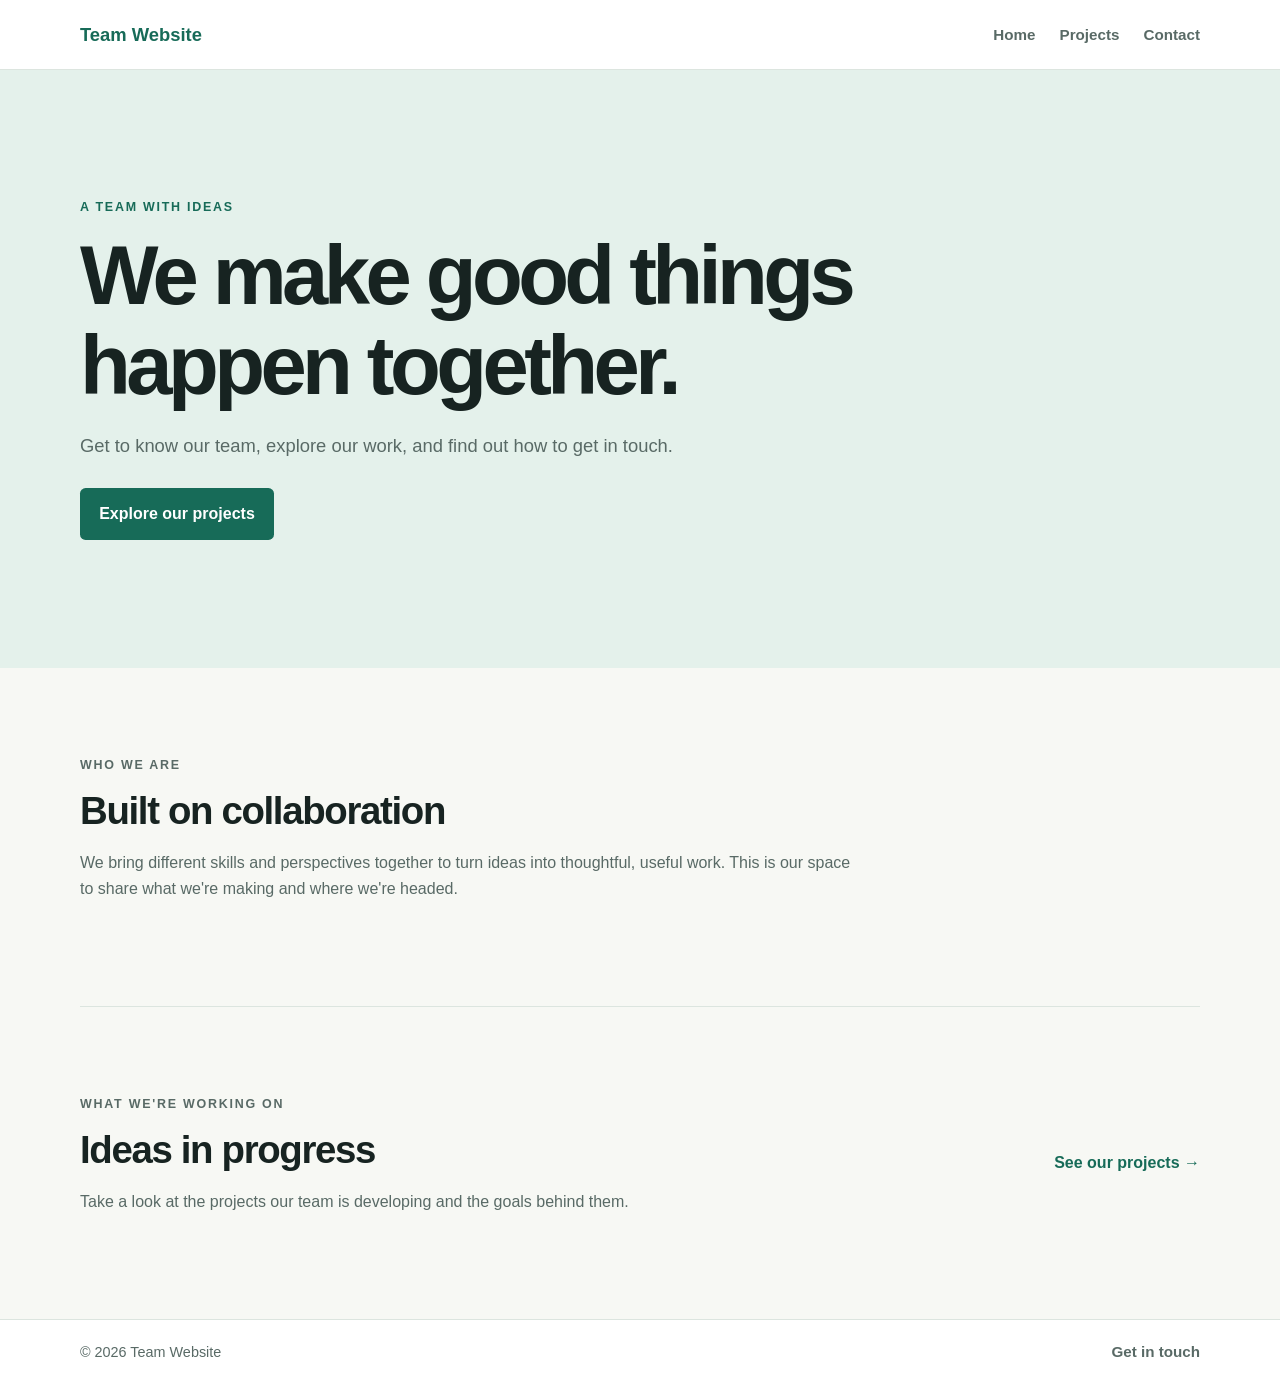
==== index.html @ 790d7750 "Set up project structure Co-authored-by: Partner Name <partner-omollodanillo@gmail.com>" ====
<!doctype html>
<html lang="en">
<head>
  <meta charset="utf-8">
  <meta name="viewport" content="width=device-width, initial-scale=1">
  <meta name="description" content="Meet the team and explore what we're working on.">
  <title>Home | Team Website</title>
  <link rel="stylesheet" href="css/styles.css">
  <script src="js/script.js" defer></script>
</head>
<body>
  <header class="site-header">
    <a class="brand" href="index.html">Team Website</a>
    <nav aria-label="Main navigation">
      <a href="index.html">Home</a>
      <a href="projects.html">Projects</a>
      <a href="contact.html">Contact</a>
    </nav>
  </header>

  <main>
    <section class="hero">
      <p class="eyebrow">A team with ideas</p>
      <h1>We make good things happen together.</h1>
      <p>Get to know our team, explore our work, and find out how to get in touch.</p>
      <a class="button" href="projects.html">Explore our projects</a>
    </section>

    <section class="content-section intro">
      <p class="eyebrow">Who we are</p>
      <h2>Built on collaboration</h2>
      <p>We bring different skills and perspectives together to turn ideas into thoughtful, useful work. This is our space to share what we're making and where we're headed.</p>
    </section>

    <section class="content-section feature">
      <div>
        <p class="eyebrow">What we're working on</p>
        <h2>Ideas in progress</h2>
        <p>Take a look at the projects our team is developing and the goals behind them.</p>
      </div>
      <a class="text-link" href="projects.html">See our projects <span aria-hidden="true">→</span></a>
    </section>
  </main>

  <footer class="site-footer">
    <p>© <span data-current-year></span> Team Website</p>
    <a href="contact.html">Get in touch</a>
  </footer>
</body>
</html>
---- css/styles.css ----
:root {
  color-scheme: light;
  --ink: #172321;
  --muted: #596a66;
  --paper: #f7f8f4;
  --surface: #ffffff;
  --accent: #176b58;
  --accent-light: #e4f1eb;
  --line: #dce5df;
  font-family: "Segoe UI", Arial, sans-serif;
}

* {
  box-sizing: border-box;
}

body {
  min-width: 320px;
  min-height: 100vh;
  margin: 0;
  display: flex;
  flex-direction: column;
  background: var(--paper);
  color: var(--ink);
  line-height: 1.6;
}

a {
  color: inherit;
}

a:focus-visible {
  outline: 3px solid #d88a36;
  outline-offset: 4px;
}

.site-header,
.site-footer {
  display: flex;
  align-items: center;
  justify-content: space-between;
  gap: 1.5rem;
  padding: 1.25rem max(6vw, calc((100vw - 1120px) / 2));
}

.site-header {
  background: var(--surface);
  border-bottom: 1px solid var(--line);
}

.brand {
  color: var(--accent);
  font-size: 1.15rem;
  font-weight: 750;
  text-decoration: none;
}

nav {
  display: flex;
  flex-wrap: wrap;
  gap: 1.5rem;
}

nav a,
.site-footer a {
  color: var(--muted);
  font-size: 0.95rem;
  font-weight: 600;
  text-decoration: none;
}

nav a:hover,
.site-footer a:hover,
.text-link:hover {
  color: var(--accent);
}

main {
  flex: 1;
}

.hero,
.page-heading {
  padding: clamp(4rem, 11vw, 8rem) max(6vw, calc((100vw - 1120px) / 2));
}

.hero {
  background: var(--accent-light);
}

.hero h1,
.page-heading h1 {
  max-width: 780px;
  margin: 0;
  font-size: clamp(2.6rem, 7vw, 5.2rem);
  letter-spacing: -0.055em;
  line-height: 1.08;
}

.hero > p:not(.eyebrow),
.page-heading > p:not(.eyebrow) {
  max-width: 600px;
  margin: 1.25rem 0 0;
  color: var(--muted);
  font-size: 1.15rem;
}

.eyebrow {
  margin: 0 0 0.8rem;
  color: var(--accent);
  font-size: 0.78rem;
  font-weight: 750;
  letter-spacing: 0.14em;
  text-transform: uppercase;
}

.button {
  display: inline-block;
  margin-top: 1.75rem;
  padding: 0.8rem 1.2rem;
  border-radius: 0.35rem;
  background: var(--accent);
  color: white;
  font-weight: 700;
  text-decoration: none;
}

.button:hover {
  background: #105341;
}

.content-section {
  width: min(100% - 12vw, 1120px);
  margin: 0 auto;
  padding: clamp(3rem, 7vw, 5.5rem) 0;
}

.intro {
  max-width: 780px;
  margin-left: max(6vw, calc((100vw - 1120px) / 2));
}

.content-section h2,
.project-card h2 {
  margin: 0 0 0.75rem;
  font-size: clamp(1.7rem, 4vw, 2.4rem);
  letter-spacing: -0.035em;
  line-height: 1.2;
}

.content-section p,
.project-card p {
  color: var(--muted);
}

.feature {
  display: flex;
  align-items: center;
  justify-content: space-between;
  gap: 2rem;
  border-top: 1px solid var(--line);
}

.feature > div {
  max-width: 650px;
}

.text-link {
  flex-shrink: 0;
  color: var(--accent);
  font-weight: 700;
  text-decoration: none;
}

.page-heading {
  padding-bottom: 2rem;
}

.page-heading h1 {
  font-size: clamp(2.5rem, 6vw, 4rem);
}

.project-grid {
  display: grid;
  grid-template-columns: repeat(3, minmax(0, 1fr));
  gap: 1.25rem;
  padding-top: 1.5rem;
}

.project-card {
  padding: 1.75rem;
  border: 1px solid var(--line);
  border-radius: 0.65rem;
  background: var(--surface);
}

.project-number {
  display: block;
  margin-bottom: 2rem;
  color: var(--accent);
  font-size: 0.85rem;
  font-weight: 750;
}

.project-card h2 {
  font-size: 1.45rem;
}

.tag {
  display: inline-block;
  margin-top: 0.7rem;
  padding: 0.25rem 0.65rem;
  border-radius: 2rem;
  background: var(--accent-light);
  color: var(--accent);
  font-size: 0.8rem;
  font-weight: 650;
}

.contact-panel {
  display: flex;
  align-items: center;
  justify-content: space-between;
  gap: 2rem;
  padding-top: 1rem;
}

.contact-note {
  max-width: 310px;
  font-size: 0.9rem;
}

.site-footer {
  border-top: 1px solid var(--line);
  background: var(--surface);
}

.site-footer p {
  margin: 0;
  color: var(--muted);
  font-size: 0.9rem;
}

@media (max-width: 700px) {
  .site-header,
  .site-footer {
    align-items: flex-start;
    flex-direction: column;
    gap: 0.75rem;
    padding-right: 6vw;
    padding-left: 6vw;
  }

  nav {
    gap: 1.1rem;
  }

  .project-grid {
    grid-template-columns: 1fr;
  }

  .feature,
  .contact-panel {
    align-items: flex-start;
    flex-direction: column;
  }
}
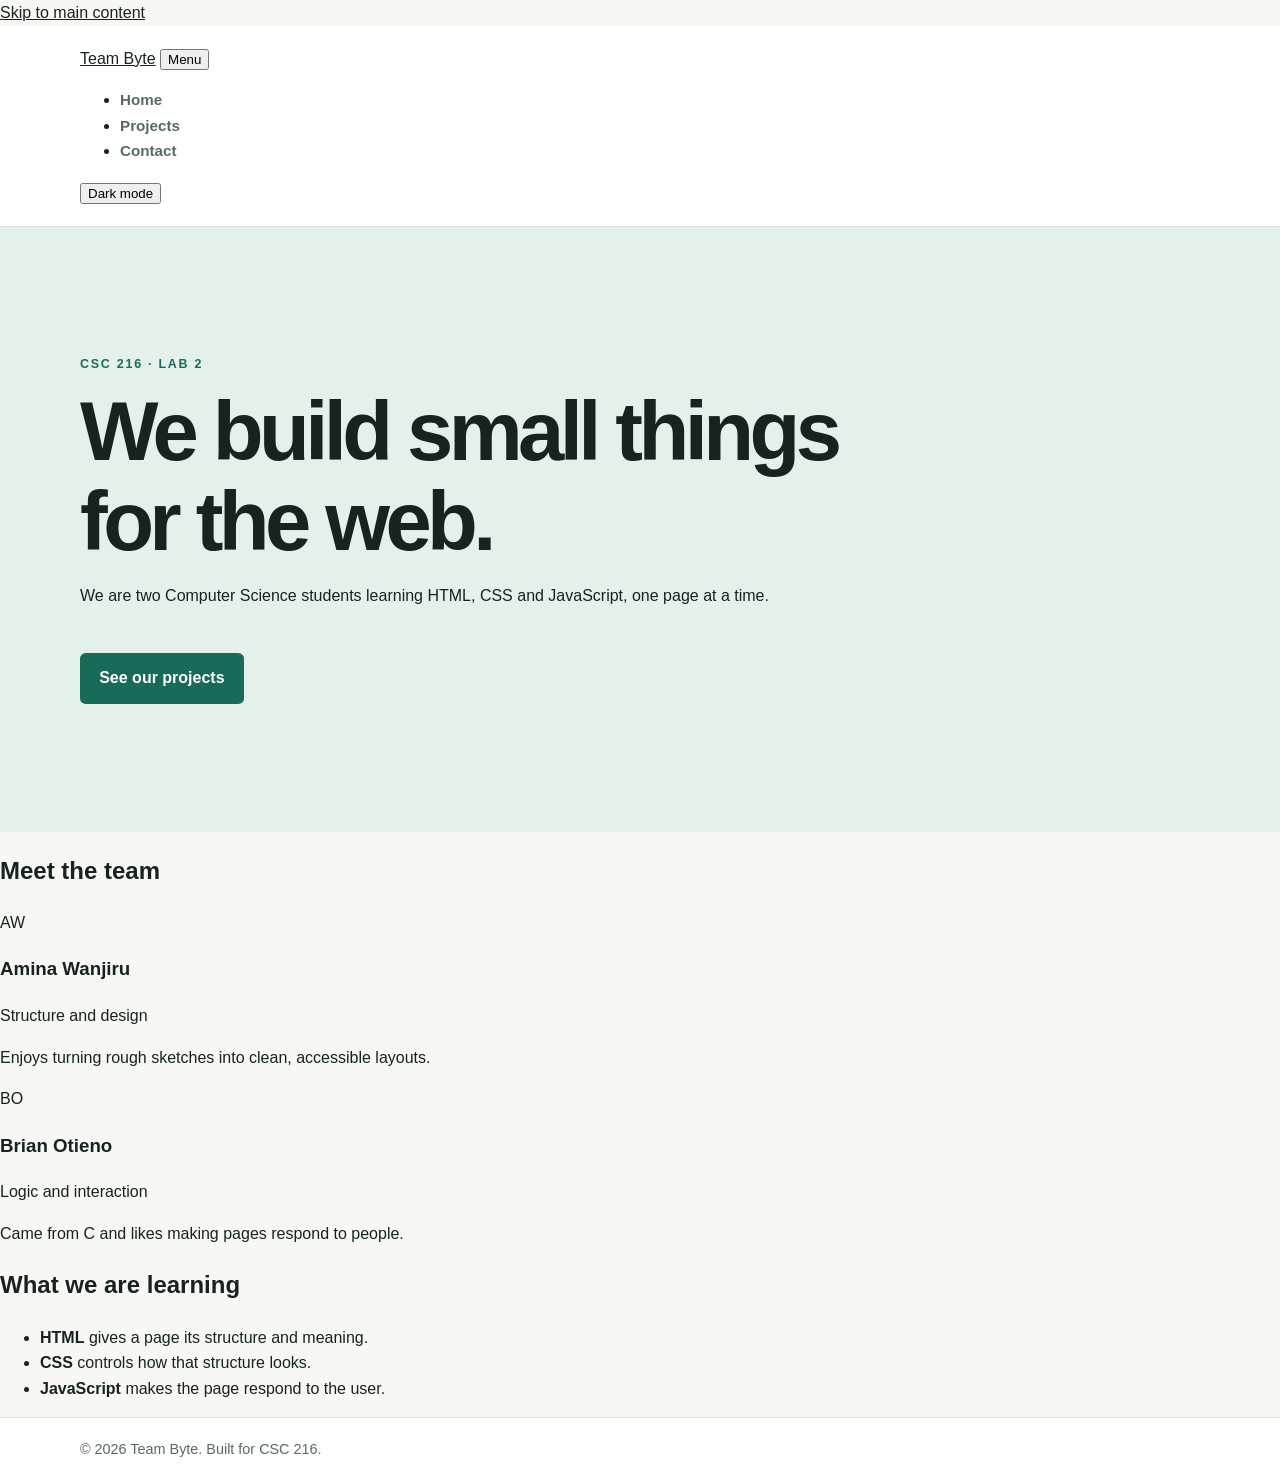
==== commit c01bb61a: "added index file" ====
--- a/index.html
+++ b/index.html
@@ -1,50 +1,73 @@
-<!doctype html>
+<!DOCTYPE html>
 <html lang="en">
 <head>
-  <meta charset="utf-8">
-  <meta name="viewport" content="width=device-width, initial-scale=1">
-  <meta name="description" content="Meet the team and explore what we're working on.">
-  <title>Home | Team Website</title>
+  <meta charset="UTF-8">
+  <meta name="viewport" content="width=device-width, initial-scale=1.0">
+  <meta name="description" content="Team Byte: a CSC 216 web development pair.">
+  <title>Home | Team Byte</title>
   <link rel="stylesheet" href="css/styles.css">
   <script src="js/script.js" defer></script>
 </head>
 <body>
+  <a class="skip-link" href="#main">Skip to main content</a>
+
   <header class="site-header">
-    <a class="brand" href="index.html">Team Website</a>
-    <nav aria-label="Main navigation">
-      <a href="index.html">Home</a>
-      <a href="projects.html">Projects</a>
-      <a href="contact.html">Contact</a>
-    </nav>
+    <div class="container header-inner">
+      <a class="logo" href="index.html">Team Byte</a>
+      <button class="nav-toggle" type="button" aria-expanded="false" aria-controls="site-nav">Menu</button>
+      <nav id="site-nav" class="site-nav" aria-label="Main">
+        <ul>
+          <li><a href="index.html" aria-current="page">Home</a></li>
+          <li><a href="projects.html">Projects</a></li>
+          <li><a href="contact.html">Contact</a></li>
+        </ul>
+      </nav>
+      <button class="theme-toggle" type="button" aria-pressed="false">Dark mode</button>
+    </div>
   </header>
 
-  <main>
+  <main id="main">
     <section class="hero">
-      <p class="eyebrow">A team with ideas</p>
-      <h1>We make good things happen together.</h1>
-      <p>Get to know our team, explore our work, and find out how to get in touch.</p>
-      <a class="button" href="projects.html">Explore our projects</a>
+      <div class="container">
+        <p class="eyebrow">CSC 216 · Lab 2</p>
+        <h1>We build small things for the web.</h1>
+        <p class="lead">We are two Computer Science students learning HTML, CSS and JavaScript, one page at a time.</p>
+        <a class="button" href="projects.html">See our projects</a>
+      </div>
     </section>
 
-    <section class="content-section intro">
-      <p class="eyebrow">Who we are</p>
-      <h2>Built on collaboration</h2>
-      <p>We bring different skills and perspectives together to turn ideas into thoughtful, useful work. This is our space to share what we're making and where we're headed.</p>
+    <section class="container section" aria-labelledby="team-heading">
+      <h2 id="team-heading">Meet the team</h2>
+      <div class="team-grid">
+        <article class="card">
+          <div class="avatar" aria-hidden="true">AW</div>
+          <h3>Amina Wanjiru</h3>
+          <p class="role">Structure and design</p>
+          <p>Enjoys turning rough sketches into clean, accessible layouts.</p>
+        </article>
+        <article class="card">
+          <div class="avatar" aria-hidden="true">BO</div>
+          <h3>Brian Otieno</h3>
+          <p class="role">Logic and interaction</p>
+          <p>Came from C and likes making pages respond to people.</p>
+        </article>
+      </div>
     </section>
 
-    <section class="content-section feature">
-      <div>
-        <p class="eyebrow">What we're working on</p>
-        <h2>Ideas in progress</h2>
-        <p>Take a look at the projects our team is developing and the goals behind them.</p>
-      </div>
-      <a class="text-link" href="projects.html">See our projects <span aria-hidden="true">→</span></a>
+    <section class="container section" aria-labelledby="learning-heading">
+      <h2 id="learning-heading">What we are learning</h2>
+      <ul class="skill-list">
+        <li><strong>HTML</strong> gives a page its structure and meaning.</li>
+        <li><strong>CSS</strong> controls how that structure looks.</li>
+        <li><strong>JavaScript</strong> makes the page respond to the user.</li>
+      </ul>
     </section>
   </main>
 
   <footer class="site-footer">
-    <p>© <span data-current-year></span> Team Website</p>
-    <a href="contact.html">Get in touch</a>
+    <div class="container">
+      <p>© <span id="year">2026</span> Team Byte. Built for CSC 216.</p>
+    </div>
   </footer>
 </body>
 </html>
